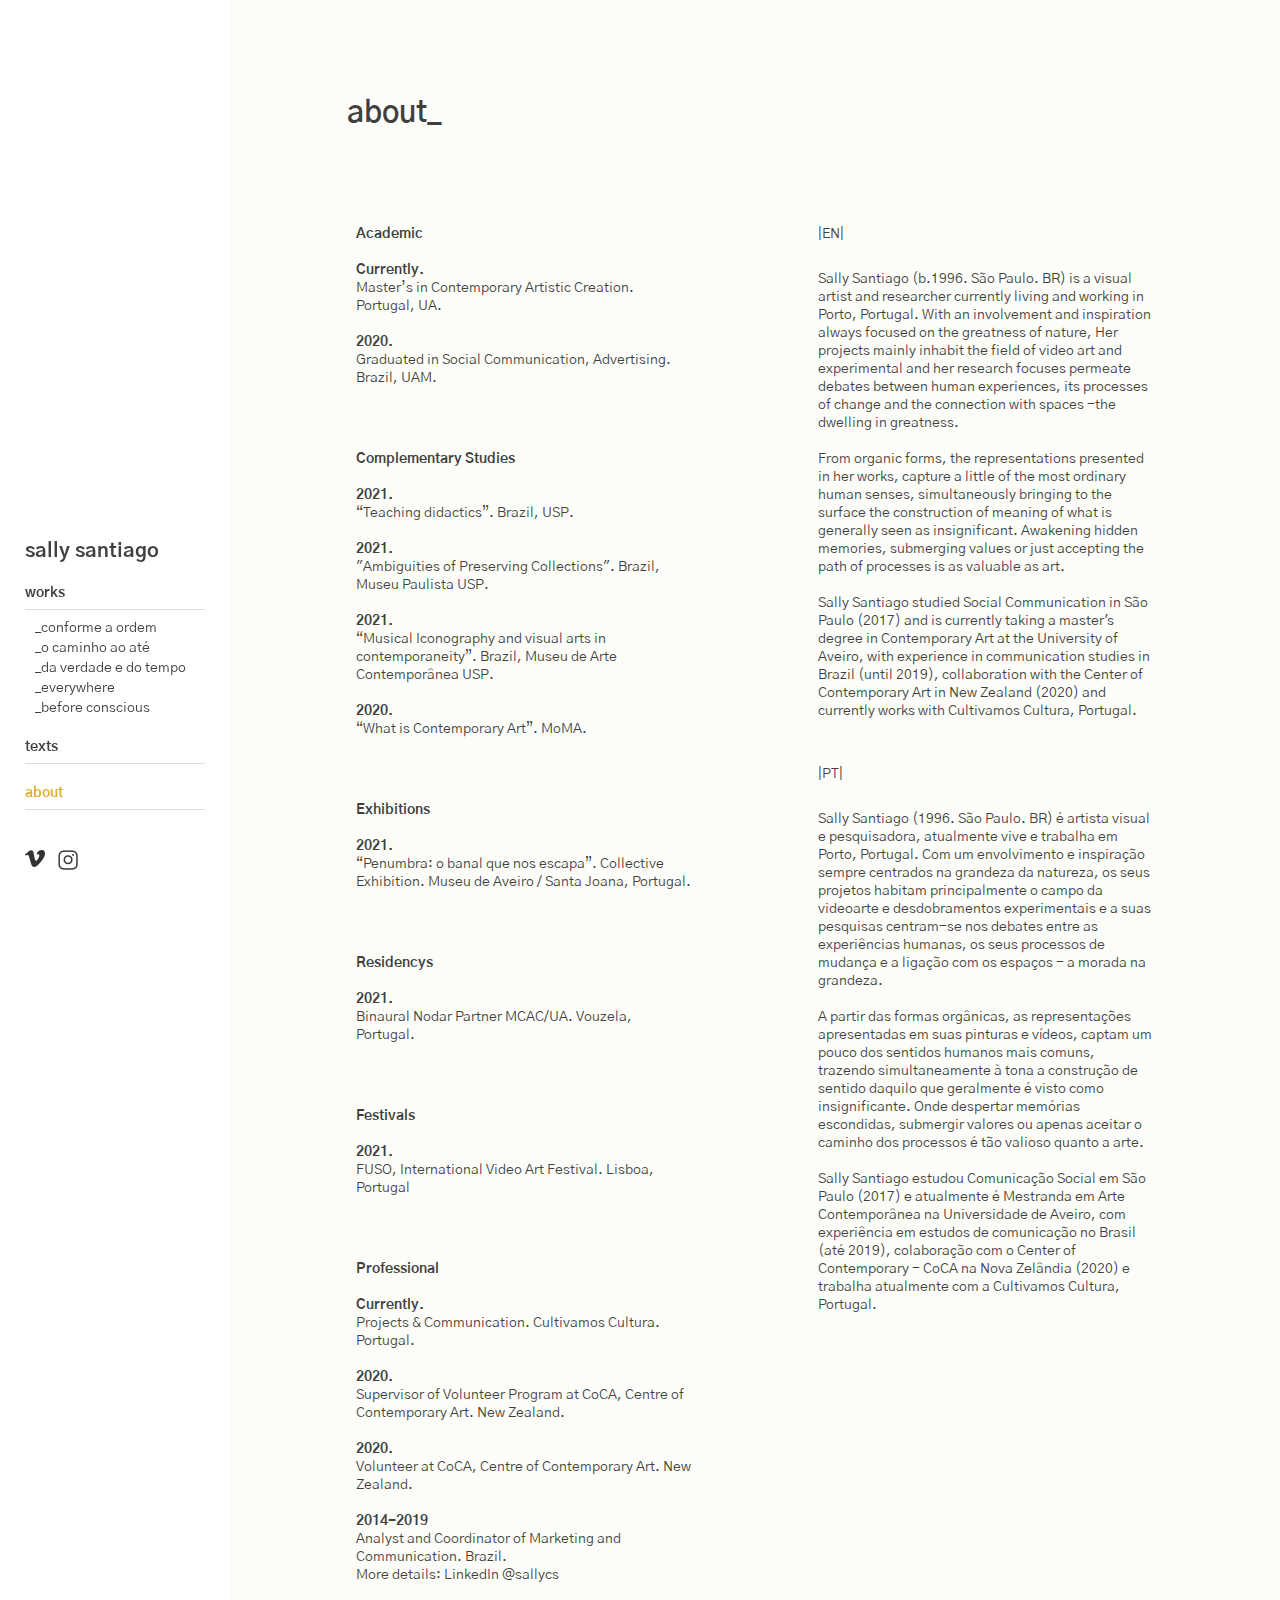
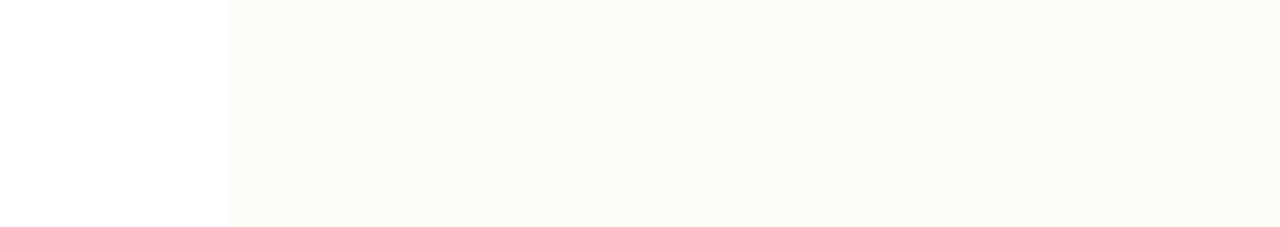
==== about.html @ 67f2d3dc "Update about.html" ====
<!DOCTYPE html>
<html lang="en">
<head>
    <meta charset="UTF-8">
    <meta http-equiv="X-UA-Compatible" content="IE=edge">
    <meta name="viewport" content="width=device-width, initial-scale=1.0">
    <link rel="stylesheet" href="style.css">
    <link rel="preconnect" href="https://fonts.gstatic.com">
    <link href="https://fonts.googleapis.com/css2?family=Gothic+A1:wght@100;400&display=swap" rel="stylesheet">
    <link rel="icon" href="images/favicon site.jpg">
    <title>Sally Santiago</title>
</head>
<body>

    <nav>

        <div class="menu">

            <div class="hideResponsive">

                <a href="index.html"><h1>sally santiago</h1></a>
                <br>

                <a href="index.html"><h2>works</h2></a>
                <hr>
                <ul class="">
                    <li><a href="conformeaordem.html">_conforme a ordem</a></li>
                    <li><a href="ocaminhoaoate.html">_o caminho ao até</a></li>
                    <li><a href="daverdadeedotempo.html">_da verdade e do tempo</a></li>
                    <li><a href="everywhere.html">_everywhere</a></li>
                    <li><a href="beforeconscious.html">_before conscious</a></li> 
                </ul>
                <br>
                
                <a href="texts.html"><h2>texts</h2></a>
                <hr>
                <br>

                <div class="aboutON"><a href="about.html"><h2>about</h2></a></div>
                <hr>
                <br><br>

                <div class="socialmedia">
            
                    <div class="vimeo">
                        <a href="https://vimeo.com/sallycs/" target="_blank"><img src="images/vimeo.svg" alt="" srcset=""></a>
                    </div>
                    
                    <div class="instagram">
                        <a href="https://www.instagram.com/sallysantiag/" target="_blank"><img src="images/instagramIcon2.png" alt=""></a>
                    </div>
            
                </div>

            </div>  

            <div class="responsiveMenu">

                <div class="topParameters">

                    <div>
                        <a href="index.html"><h1>sally santiago</h1></a>
                    </div>

                    <div class="burger">
                        <div class="line1"></div>
                        <div class="line2"></div>
                        <div class="line3"></div>
                    </div>

                </div>

                <ul class="nav-links">
                    <li><a href="index.html">works</a></li>
                    <li><a href="texts.html">texts</a></li>
                    <div class="aboutON"><li><a href="about.html">about</a></li></div>

                </ul>
            
            </div>

        </div>

        <div class="about">

            <div class="aboutTitle">
                <p>about_</p>    
            </div>

            <div class="aboutColumns">

                <div class="column1">

                    <div class="section1">

                        <ul>
                            <li>
                                Academic
                            </li>
                        </ul>

                        <ul>
                            <li>
                                Currently.
                            </li>
                            <li>
                                Master’s in Contemporary Artistic Creation. Portugal, UA.
                            </li>
                        </ul>
                        
                        <ul>
                            <li>2020.</li>
                            <li>
                                Graduated in Social Communication, Advertising. Brazil, UAM.
                            </li>
                        </ul>
                    </div>

                    <div class="section2">

                        <ul>
                            <li>
                                Complementary Studies
                            </li>
                        </ul>


                        <ul>
                            <li>2021.</li>
                            <li>
                                “Teaching didactics”. Brazil, USP.
                            </li>
                        </ul>

                        <ul>
                            <li>2021.</li>
                            <li>
                                "Ambiguities of Preserving Collections". Brazil, Museu Paulista USP.
                            </li>
                        </ul>

                        <ul>
                            <li>2021.</li>
                            <li>
                                “Musical Iconography and visual arts in contemporaneity”. Brazil, Museu de Arte Contemporânea USP.
                            </li>
                        </ul>

                        <ul>
                            <li>2020.</li>
                            <li>
                                “What is Contemporary Art”. MoMA.
                            </li>
                        </ul>
                    </div>

                    <div class="section3">
                        <p>Exhibitions</p>
                        <ul>
                            <li>2021.</li>
                            <li>
                                “Penumbra: o banal que nos escapa”. Collective Exhibition. Museu de Aveiro / Santa Joana, Portugal.
                            </li>
                        </ul>
                        
                    </div>

                    <div class="section3">
                        <p>Residencys</p>
                        <ul>
                            <li>2021.</li>
                            <li>
                                Binaural Nodar Partner MCAC/UA. Vouzela, Portugal.
                            </li>
                        </ul>
                        
                    </div>

                    <div class="section3">
                        <p>Festivals</p>
                        <ul>
                            <li>2021.</li>
                            <li>
                                FUSO, International Video Art Festival. Lisboa, Portugal
                            </li>
                        </ul>
                        
                    </div>

                    <div class="section3">
                        <p>Professional</p>
                        
                        <ul>
                            <li>Currently.</li>
                            <li>
                                Projects & Communication. Cultivamos Cultura. Portugal.
                            </li>
                        </ul>
                        <ul>
                            <li>2020.</li>
                            <li>
                                Supervisor of Volunteer Program at CoCA, Centre of Contemporary Art. New Zealand.
                            </li>
                        </ul>
                        <ul>
                            <li>2020.</li>
                            <li>
                                Volunteer at CoCA, Centre of Contemporary Art. New Zealand.
                            </li>
                        </ul>
                        <ul>
                            <li>2014-2019</li>
                            <li>
                                Analyst and Coordinator of Marketing and Communication. Brazil.
                            </li>
                            <li>
                                More details: LinkedIn @sallycs
                            </li>
                        </ul>
                        
                    </div>


                </div>

                <div class="column2">
                    
                    <ul>
                        <li>|EN|</li>
                        <li>
                            Sally Santiago (b.1996. São Paulo. BR) is a visual artist and researcher currently living and working in Porto, Portugal. With an involvement and inspiration always focused on the greatness of nature, Her projects mainly inhabit the field of video art and experimental and her research focuses permeate debates between human experiences, its processes of change and the connection with spaces -the dwelling in greatness.
                        </li>
                        <li>
                            From organic forms, the representations presented in her works, capture a little of the most ordinary human senses, simultaneously bringing to the surface the construction of meaning of what is generally seen as insignificant. Awakening hidden memories, submerging values or just accepting the path of processes is as valuable as art.
                        </li>
                        <li>
                            Sally Santiago studied Social Communication in São Paulo (2017) and is currently taking a master's degree in Contemporary Art at the University of Aveiro, with experience in communication studies in Brazil (until 2019), collaboration with the Center of Contemporary Art in New Zealand (2020) and currently works with Cultivamos Cultura, Portugal.
                        </li>
                    </ul>


                    <ul>
                        <li>|PT|</li>
                        <li>
                            Sally Santiago (1996. São Paulo. BR) é artista visual e pesquisadora, atualmente vive e trabalha em Porto, Portugal. Com um envolvimento e inspiração sempre centrados na grandeza da natureza, os seus projetos habitam principalmente o campo da videoarte e desdobramentos experimentais e a suas pesquisas centram-se nos debates entre as experiências humanas, os seus processos de mudança e a ligação com os espaços - a morada na grandeza.
                        </li>
                        <li>
                            A partir das formas orgânicas, as representações apresentadas em suas pinturas e vídeos, captam um pouco dos sentidos humanos mais comuns, trazendo simultaneamente à tona a construção de sentido daquilo que geralmente é visto como insignificante. Onde despertar memórias escondidas, submergir valores ou apenas aceitar o caminho dos processos é tão valioso quanto a arte.
                        </li>
                        <li>
                            Sally Santiago estudou Comunicação Social em São Paulo (2017) e atualmente é Mestranda em Arte Contemporânea na Universidade de Aveiro, com experiência em estudos de comunicação no Brasil (até 2019), colaboração com o Center of Contemporary - CoCA na Nova Zelândia (2020) e trabalha atualmente com a Cultivamos Cultura, Portugal.
                        </li>
                    </ul>

                </div>

            </div>

        </div>


    </nav>

    
    <script src="app.js"></script>
</body>
</html>
---- style.css ----
*{
    margin: 0px;
    padding: 0px;
    box-sizing: border-box;
}

body{
    font-family: 'Gothic A1', sans-serif;
    color: #000000bf;
}

a{
    text-decoration: none;
    color: #000000bf;
}

.socialmedia{
    display: flex;
    justify-content: flex-start;
    width: 100%;
    height: 30vh;
}

.instagram img{
    width: 2.2vh;
    opacity: 0.8;
}

.instagram:hover img{
    opacity: 0.4;
}

.vimeo img{
    width: 2.2vh;
    opacity: 0.8;
}

.vimeo:hover img{
    opacity: 0.4;
}    

.instagram{
    padding-left: 13px;
}

.menu ul{
    list-style: none;
    padding-top: 8px;
}

h1{
    font-size: 20px;
    font-weight: 400px;
}

h2:hover{
    color: #e1ae36;
}

h2{
    font-size: 14px;
    font-weight: 400px;
    padding-bottom: 7px;
}

.menu ul li{
    font-size: 14px;
    padding-left: 10px;
    line-height: 20px;
}

.menu ul li a:hover{
    color: #e1ae36;
}

.menu{
    position: fixed;
    display: flex;
    flex-direction: column;
    justify-content: flex-end;
    height: 130vh;
    width: 18%;
    padding: 25px;
    padding-bottom: 50px;
}

.worksON a{
    color: #e1ae36;
}

hr {
    background: rgba(86, 84, 84, 0.2);
    border: 0;
    height: 1px;
    display: block;
}

.works{
    margin-left: 18%;
}

.works img{
    width: 49.8%;
    object-fit: cover;
}

.burger div{
    width: 21px;
    height: 3px;
    margin: 4px;
    background-color: rgb(94, 94, 94);
    transition: all 0.5s ease;
}

.responsiveMenu{
    display: none;
    cursor: pointer;
    margin: 0px;
    padding: 0px;
}

.row1{
    display: flex;
}

.row2{
    display: flex;
}

.row3{
    display: flex;
}


.work1 img{
    width: 99%;
}

.work1{
    position: relative;
    display: inline-block;
}

.work1Text{
    position: absolute;
    z-index: 0;  
    text-align: start;
    top: 1%;
    color: white;
    opacity: 0;
    padding-left: 10px;
    font-size: 10px;
    width: 99%;
    height: 99%;
    display: flex;
    align-items: flex-end;
    padding-bottom: 10px;
}

.work2 img{
    width: 99%;
}

.work2{
    position: relative;
    display: inline-block;
}

.work2Text{
    position: absolute;
    z-index: 0;  
    text-align: start;
    top: 1%;
    color: white;
    opacity: 0;
    padding-left: 10px;
    font-size: 10px;
    width: 99%;
    height: 99%;
    display: flex;
    align-items: flex-end;
    padding-bottom: 10px;
}

.work3 img{
    width: 99%;
}

.work3{
    position: relative;
    display: inline-block;
}

.work3Text{
    position: absolute;
    z-index: 0;  
    text-align: start;
    top: 1%;
    color: white;
    opacity: 0;
    padding-left: 10px;
    font-size: 10px;
    width: 99%;
    height: 99%;
    display: flex;
    align-items: flex-end;
    padding-bottom: 10px;
}

.work4 img{
    width: 99%;
}

.work4{
    position: relative;
    display: inline-block;
}

.work4Text{
    position: absolute;
    z-index: 0;  
    text-align: start;
    top: 1%;
    color: white;
    opacity: 0;
    padding-left: 10px;
    font-size: 10px;
    width: 99%;
    height: 99%;
    display: flex;
    align-items: flex-end;
    padding-bottom: 10px;
}

.work5 img{
    width: 99%;
}

.work5{
    position: relative;
    display: inline-block;
}

.work5Text{
    position: absolute;
    z-index: 0;  
    text-align: start;
    top: 1%;
    color: white;
    opacity: 0;
    padding-left: 10px;
    font-size: 10px;
    width: 99%;
    height: 99%;
    display: flex;
    align-items: flex-end;
    padding-bottom: 10px;
}

.work6 img{
    width: 99%;
}

.work6{
    position: relative;
    display: inline-block;
}

.work6Text{
    position: absolute;
    z-index: 0;  
    text-align: start;
    top: 1%;
    color: white;
    opacity: 0;
    padding-left: 10px;
    font-size: 10px;
    width: 99%;
    height: 99%;
    display: flex;
    align-items: flex-end;
    padding-bottom: 10px;
}

.work1Text:hover{
    opacity: 1;
}

.work2Text:hover{
    opacity: 1;
}

.work3Text:hover{
    opacity: 1;
}

.work4Text:hover{
    opacity: 1;
}

.work5Text:hover{
    opacity: 1;
}

.work6Text:hover{
    opacity: 1;
}

.textsON a{
    color: #e1ae36;
}


.aboutON a{
    color: #e1ae36;
}

.about{
    margin-left: 18%;
    font-size: 14px;
    background-color: #dacf9512;
    height: 100%;
    padding-bottom: 20vh;
}

.text{
    margin-left: 18%;
    font-size: 14px;
    background-color: #dacf9512;
    height: 100vh;
    padding-bottom: 20vh;
}

.aboutTitle{
    display: flex;
    width: 100%;
    height: 25vh;
    align-items: center;
    font-size: 30px;
    padding-left: 13vh;
    font-weight: 580;
}

.textTitle{
    display: flex;
    width: 100%;
    height: 25vh;
    align-items: center;
    font-size: 30px;
    font-weight: 580;
}

.aboutColumns{
    display: flex;
    justify-content: space-around;
}

.column1, .column2{
    width: 50%;
}

.column1{
    padding-left: 14vh;
    padding-right: 7vh;
}

.column2{
    padding-right: 14vh;
    padding-left: 7vh;
}


.section1 ul :nth-child(1), .section2 ul :nth-child(1), .section3 ul :nth-child(1), .section3 p{
    font-weight: bolder;
}

.section1 ul, .section2 ul, .section3 ul, .section3 p{
    list-style: none;
    padding-bottom: 2vh;
}

.section1, .section2, .section3{
    padding-bottom: 5vh;
}

.column2 ul{
    list-style: none;
}

.column2 :nth-child(1){
    padding-bottom: 3vh;
}

.column2 ul li{
    padding-bottom: 2vh;
}

@media screen and (max-width:768px){
    .responsiveMenu{
        display: block;
        z-index: 1000;
        width: 100%;
        height: 15vh;
        background-color: white;
        
    }

    .topParameters{
        display: flex;
        align-items: center; 
        justify-content: space-between;  
        padding: 6vh 6vh 6vh 6vh;
        cursor: default;
    }

    .burger{
        display: block;
        cursor: pointer;
    }

    .hideResponsive{
        display: none;
    }

    
    .menu{
        display: block;
        width: 100%;
        z-index: 999;
        padding: 0px
    }

    .works{
        padding-top: 15vh;
        margin-left: 0;
    }
    
    .work1Text, .work2Text, .work3Text, .work4Text, .work5Text, .work6Text{
        opacity: 1;
    }


    .row1{
        display: flex;
        flex-direction: column;
    }


    .row2{
        display: flex;
        flex-direction: column;
    }


    .row3{
        display: flex;
        flex-direction: column;
    }


    .about, .text{
        margin-left: 0%;
    }

    .aboutTitle{
        padding-top: 25vh;
        padding-bottom: 15vh;
    }

    .textTitle{
        padding-top: 25vh;
        padding-bottom: 05vh;
    }

    .aboutColumns{
        display: flex;
        flex-direction: column;
    }

    .column1{
        padding-bottom: 10vh;
    }

    .column1, .column2, .aboutTitle, .textTitle{
        width: 100%;
        padding-left: 7vh;
        padding-right: 7vh;
    }

    /* --- */

    .nav-links{
        position: absolute;
        z-index: 1;
        right: 0px;
        height: 40vh;
        top: 15vh;
        display: flex;
        flex-direction: column;
        align-items: center;
        justify-content: space-around;
        width: 100%;
        transform: translateX(100%);
        font-size: 14px;
        background-color: white;
        padding-bottom: 20px;
    }

    .nav-links li{
        opacity: 0;
    }

    .nav-links a{
        text-decoration: none;
        color: rgb(94, 94, 94);
        padding-right: 0px;
        padding-left: 20px;
        font-family: 'Nunito', sans-serif
    }

    .worksON a{
        color: #e1ae36;
    }

    .textsON a{
        color: #e1ae36;
    }

    .aboutON a{
        color: #e1ae36;
    }
    

}

/* jv tests--- */
.nav-active{
    transform: translateX(0%);
}

@keyframes navLinkFade{
    from{
        opacity: 0;
        transform: translateX(50px);
    }

    to{
        opacity: 1;
        transform: translateX(0px);
    }

}

.toggle .line1{
    transform: rotate(-45deg) translate(-4px,6px);
}

.toggle .line2{
    opacity: 0;
}
.toggle .line3{
    transform: rotate(45deg) translate(-4px,-6px);
}

.text{
    padding-left: 13vh;
}

.text h6{
    font: bold;
    font-size: 2vh;
}


.vista{
    font: bold;
}
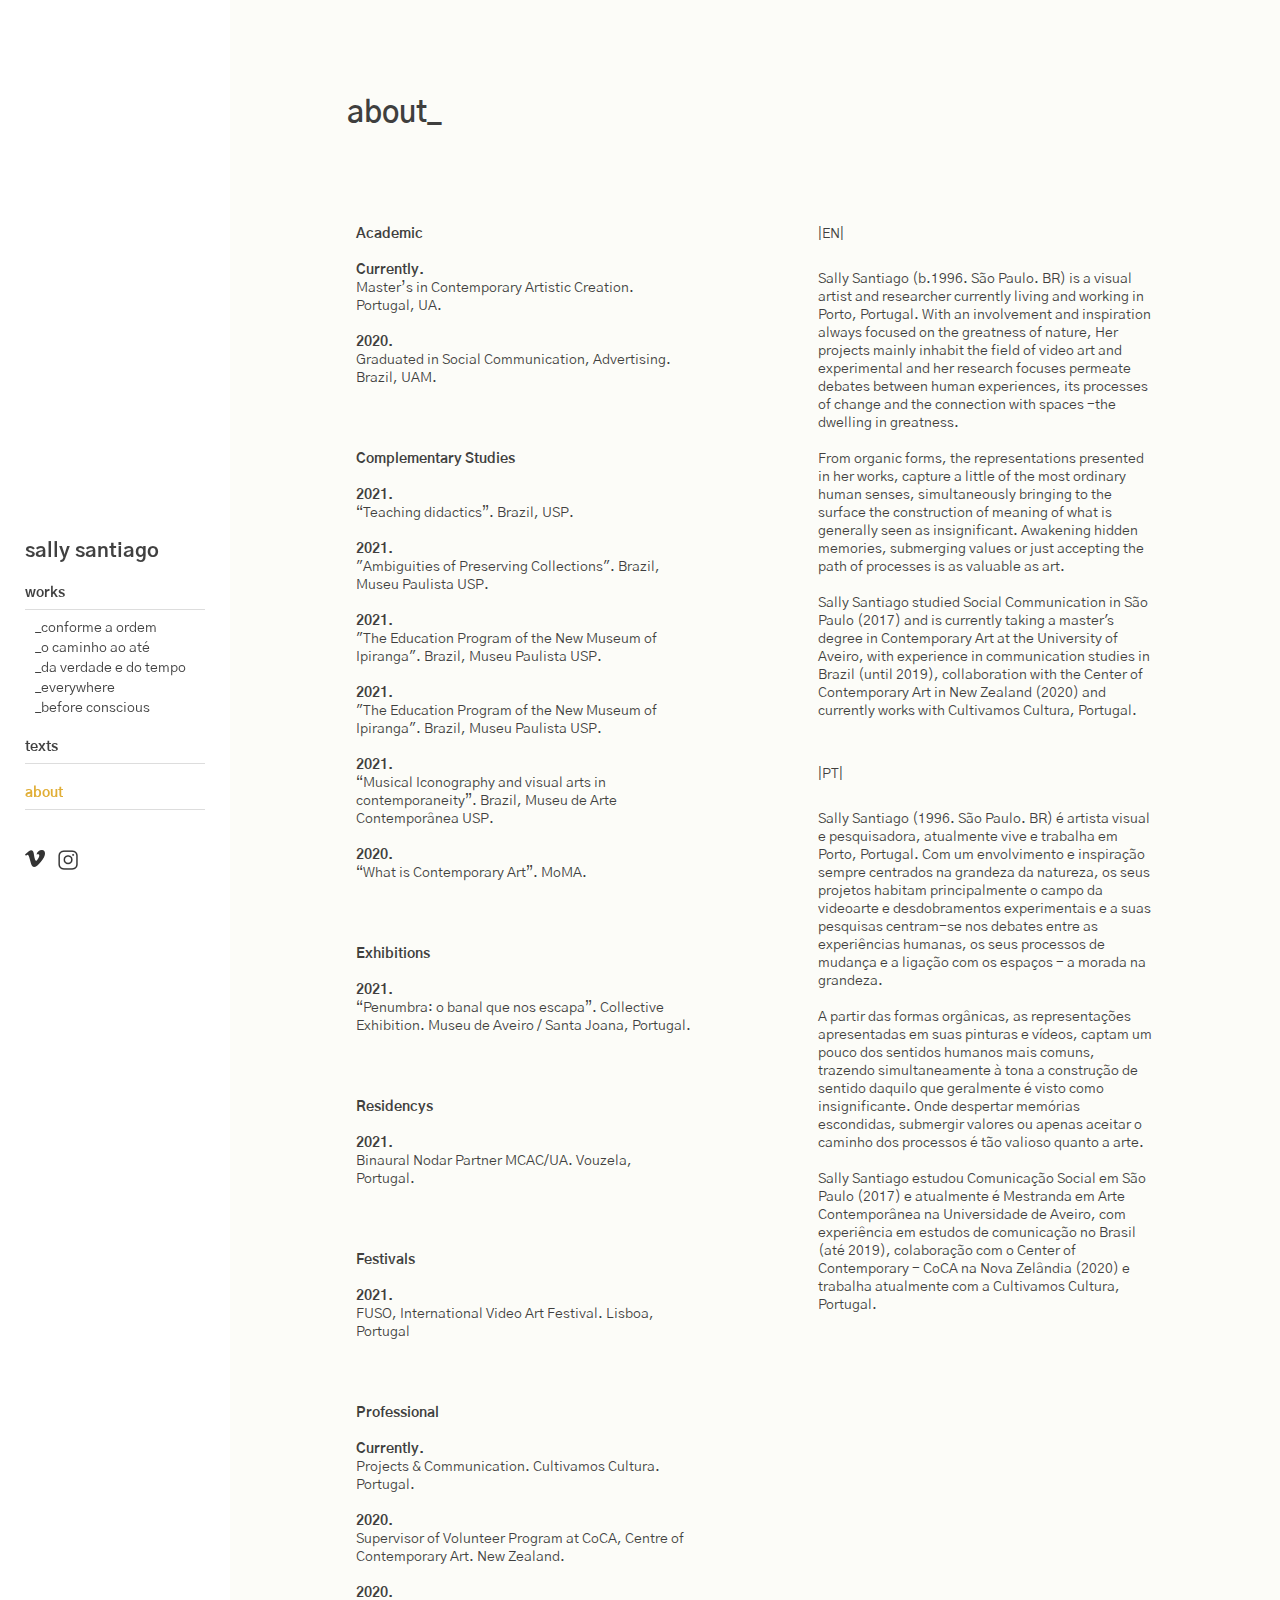
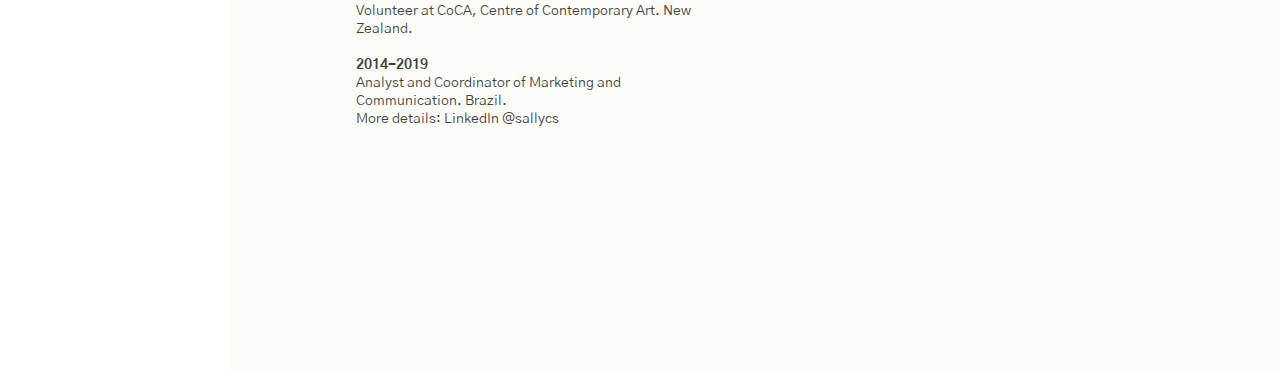
==== commit d224e49d: "Update about.html" ====
--- a/about.html
+++ b/about.html
@@ -138,6 +138,20 @@
                                 "Ambiguities of Preserving Collections". Brazil, Museu Paulista USP.
                             </li>
                         </ul>
+                        
+                        <ul>
+                            <li>2021.</li>
+                            <li>
+                                "The Education Program of the New Museum of Ipiranga". Brazil, Museu Paulista USP.
+                            </li>
+                        </ul>
+                        
+                         <ul>
+                            <li>2021.</li>
+                            <li>
+                                "The Education Program of the New Museum of Ipiranga". Brazil, Museu Paulista USP.
+                            </li>
+                        </ul>
 
                         <ul>
                             <li>2021.</li>
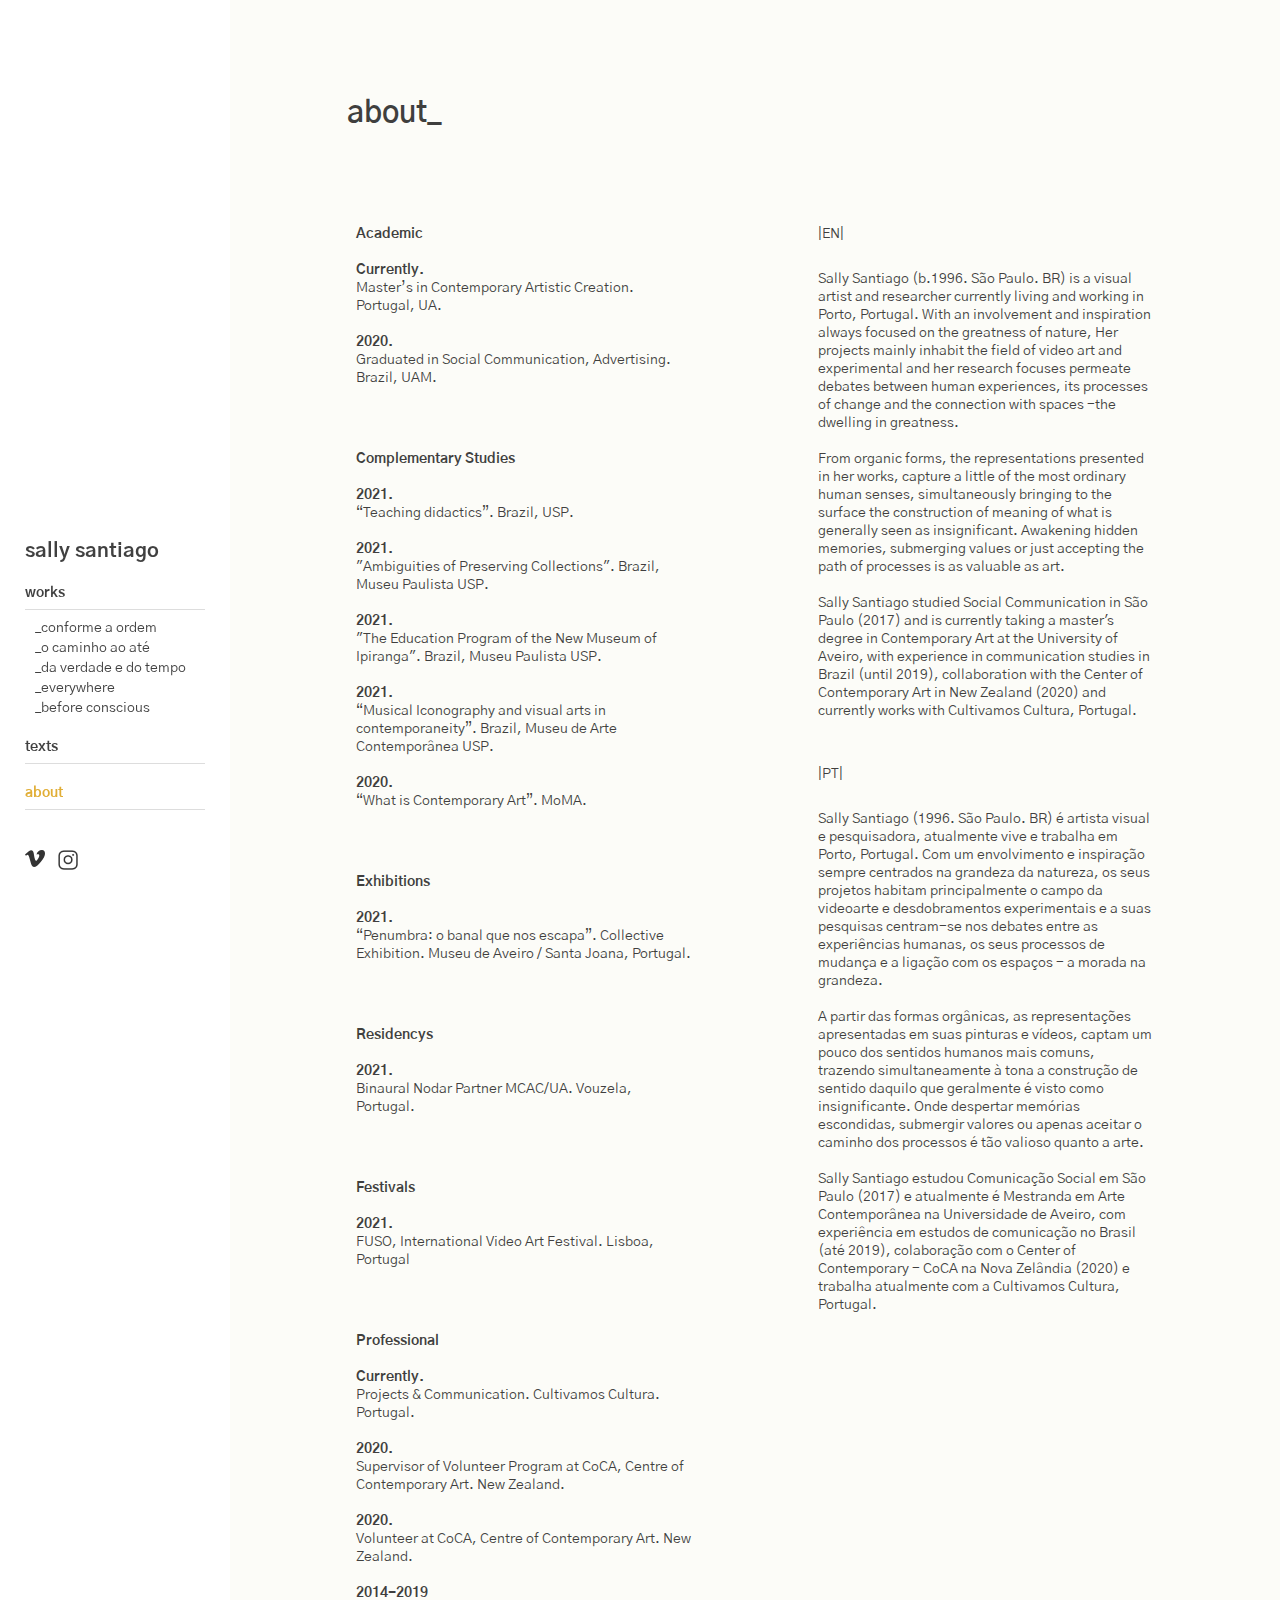
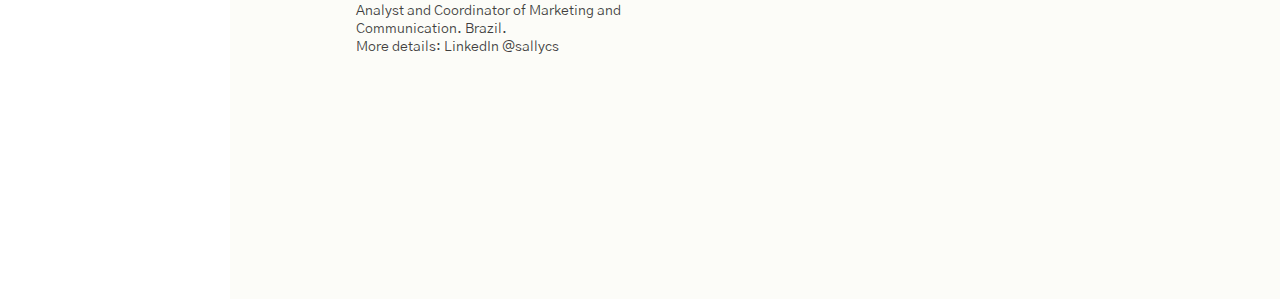
==== commit 9d9316ac: "Update about.html" ====
--- a/about.html
+++ b/about.html
@@ -139,13 +139,6 @@
                             </li>
                         </ul>
                         
-                        <ul>
-                            <li>2021.</li>
-                            <li>
-                                "The Education Program of the New Museum of Ipiranga". Brazil, Museu Paulista USP.
-                            </li>
-                        </ul>
-                        
                          <ul>
                             <li>2021.</li>
                             <li>
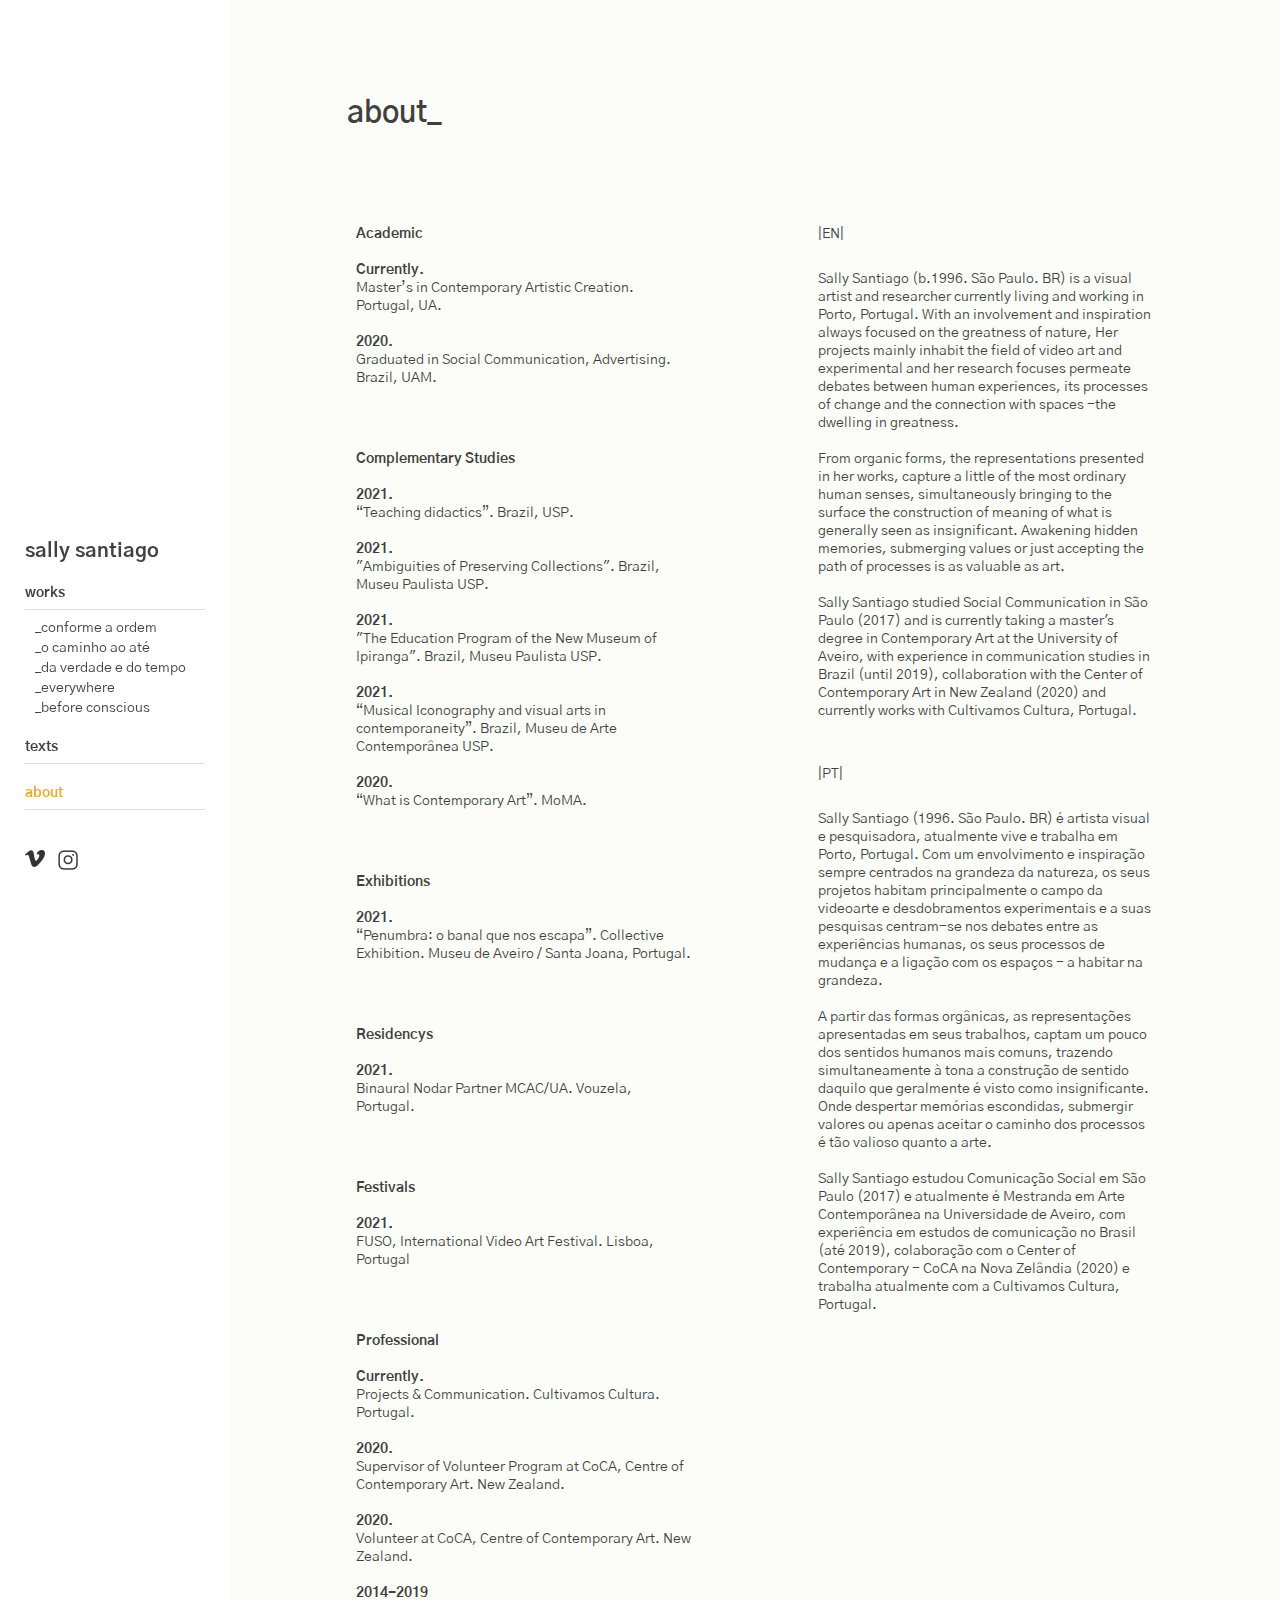
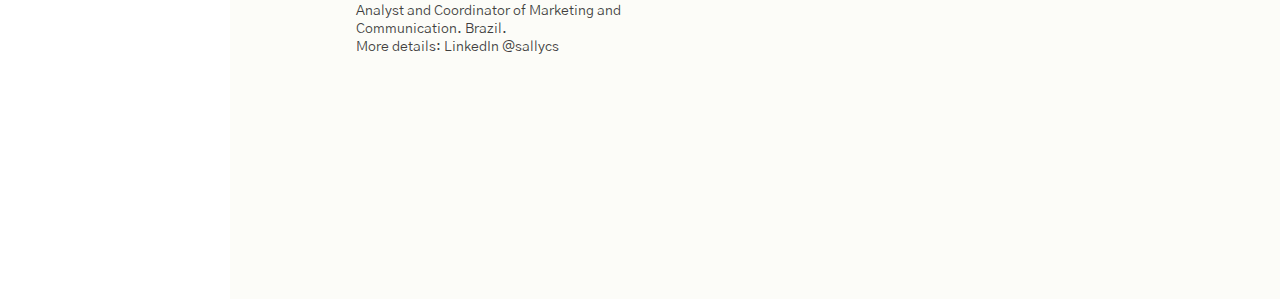
==== commit 4f48aa93: "Add files via upload" ====
--- a/about.html
+++ b/about.html
@@ -7,7 +7,7 @@
     <link rel="stylesheet" href="style.css">
     <link rel="preconnect" href="https://fonts.gstatic.com">
     <link href="https://fonts.googleapis.com/css2?family=Gothic+A1:wght@100;400&display=swap" rel="stylesheet">
-    <link rel="icon" href="images/favicon site.jpg">
+    <link rel="icon" href="images/faviconsitee.png">
     <title>Sally Santiago</title>
 </head>
 <body>
@@ -139,7 +139,7 @@
                             </li>
                         </ul>
                         
-                         <ul>
+                        <ul>
                             <li>2021.</li>
                             <li>
                                 "The Education Program of the New Museum of Ipiranga". Brazil, Museu Paulista USP.
@@ -249,10 +249,10 @@
                     <ul>
                         <li>|PT|</li>
                         <li>
-                            Sally Santiago (1996. São Paulo. BR) é artista visual e pesquisadora, atualmente vive e trabalha em Porto, Portugal. Com um envolvimento e inspiração sempre centrados na grandeza da natureza, os seus projetos habitam principalmente o campo da videoarte e desdobramentos experimentais e a suas pesquisas centram-se nos debates entre as experiências humanas, os seus processos de mudança e a ligação com os espaços - a morada na grandeza.
-                        </li>
-                        <li>
-                            A partir das formas orgânicas, as representações apresentadas em suas pinturas e vídeos, captam um pouco dos sentidos humanos mais comuns, trazendo simultaneamente à tona a construção de sentido daquilo que geralmente é visto como insignificante. Onde despertar memórias escondidas, submergir valores ou apenas aceitar o caminho dos processos é tão valioso quanto a arte.
+                            Sally Santiago (1996. São Paulo. BR) é artista visual e pesquisadora, atualmente vive e trabalha em Porto, Portugal. Com um envolvimento e inspiração sempre centrados na grandeza da natureza, os seus projetos habitam principalmente o campo da videoarte e desdobramentos experimentais e a suas pesquisas centram-se nos debates entre as experiências humanas, os seus processos de mudança e a ligação com os espaços - a habitar na grandeza.
+                        </li>
+                        <li>
+                            A partir das formas orgânicas, as representações apresentadas em seus trabalhos, captam um pouco dos sentidos humanos mais comuns, trazendo simultaneamente à tona a construção de sentido daquilo que geralmente é visto como insignificante. Onde despertar memórias escondidas, submergir valores ou apenas aceitar o caminho dos processos é tão valioso quanto a arte.
                         </li>
                         <li>
                             Sally Santiago estudou Comunicação Social em São Paulo (2017) e atualmente é Mestranda em Arte Contemporânea na Universidade de Aveiro, com experiência em estudos de comunicação no Brasil (até 2019), colaboração com o Center of Contemporary - CoCA na Nova Zelândia (2020) e trabalha atualmente com a Cultivamos Cultura, Portugal.
--- a/style.css
+++ b/style.css
@@ -504,7 +504,7 @@
         width: 100%;
         transform: translateX(100%);
         font-size: 14px;
-        background-color: white;
+        background-color: rgb(255, 255, 255);
         padding-bottom: 20px;
     }
 
@@ -566,6 +566,9 @@
 
 .text{
     padding-left: 13vh;
+    padding-top: 13vh;
+    padding-right: 20vh;
+    text-align: justify;
 }
 
 .text h6{
@@ -578,4 +581,39 @@
     font: bold;
 }
 
-
+.slider{
+    margin-left: 18%;
+    width: 1000px;
+    display: flex;
+    flex-direction: column;
+    align-items: center;
+}
+
+.image0 img{
+    width: 49.8%;
+    position: relative;
+    margin-left: 18%;
+    display: flex;
+    flex-direction: column;
+    align-items: center;
+}
+
+.work1:hover img{
+    filter:brightness(50%);
+}
+
+.work2:hover img{
+    filter:brightness(50%);
+}
+
+.work3:hover img{
+    filter:brightness(50%);
+}
+
+.work4:hover img{
+    filter:brightness(50%);
+}
+
+.work5:hover img{
+    filter:brightness(50%);
+}
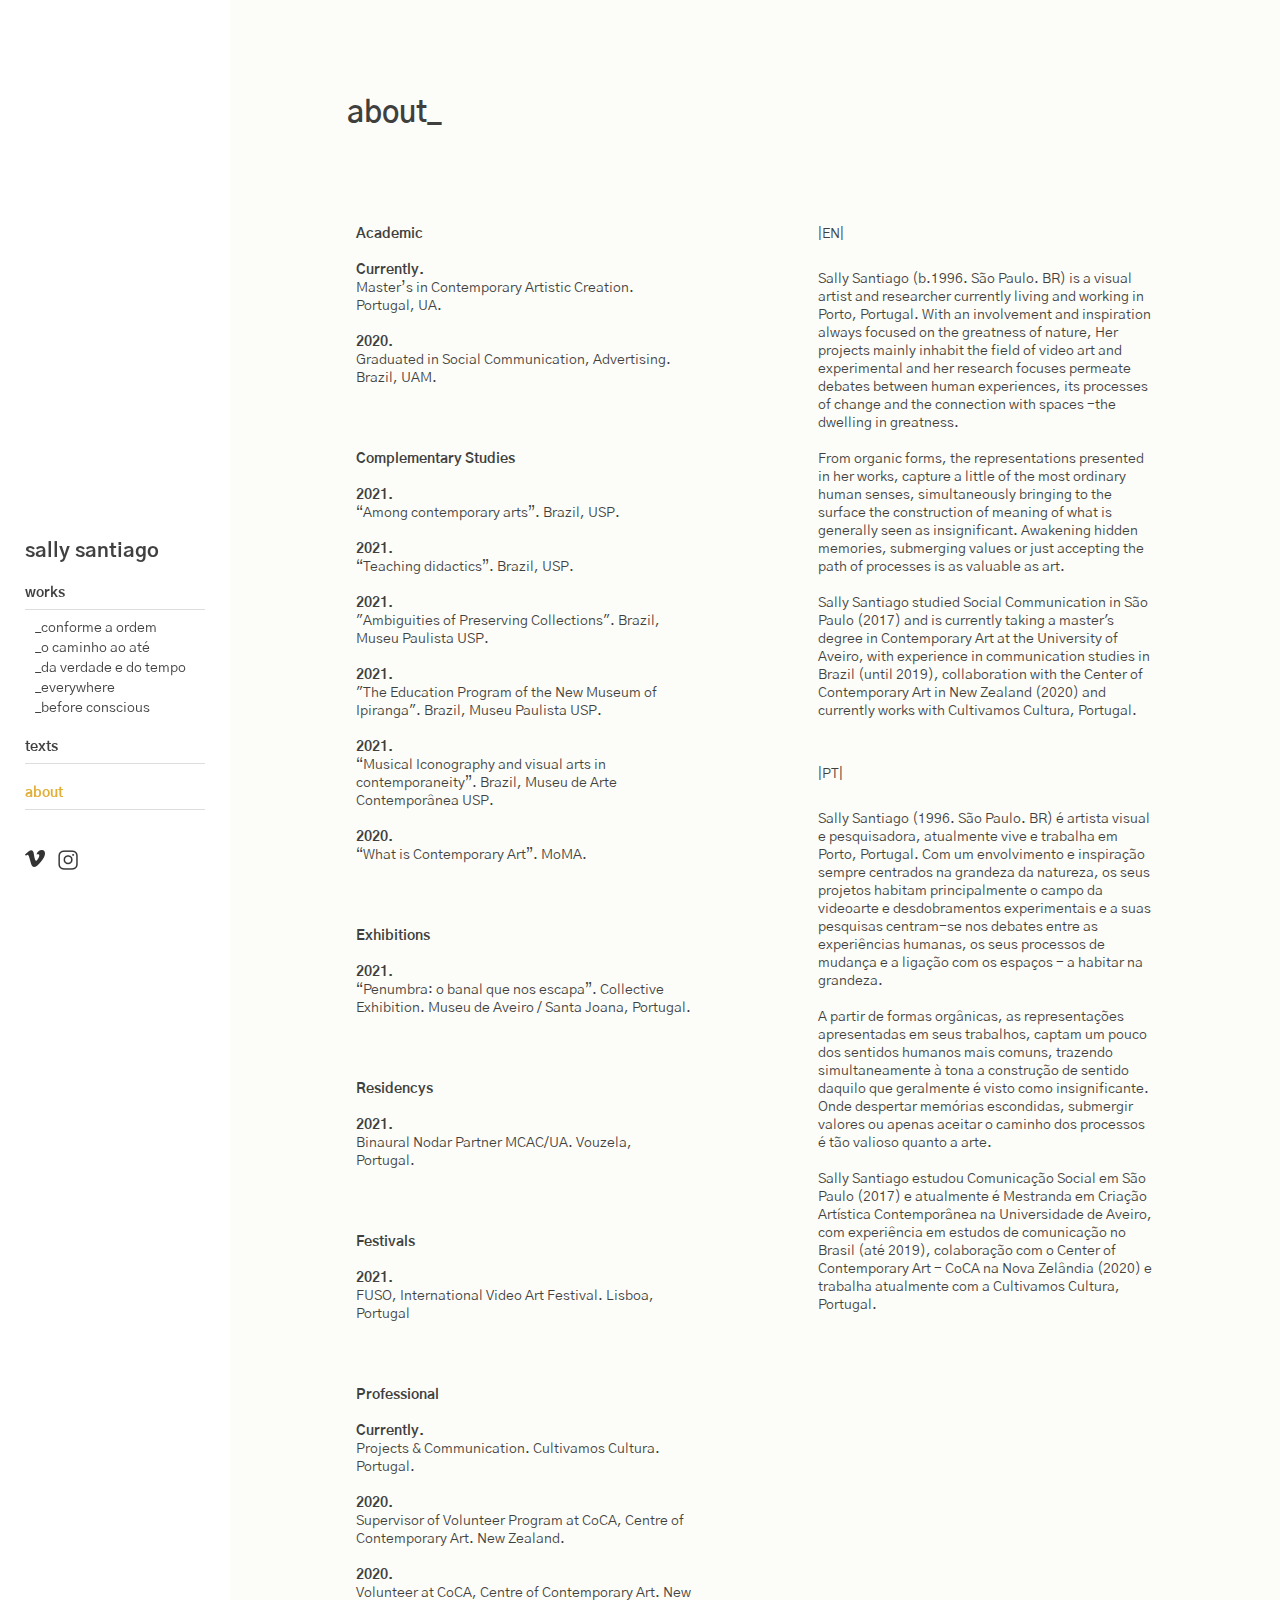
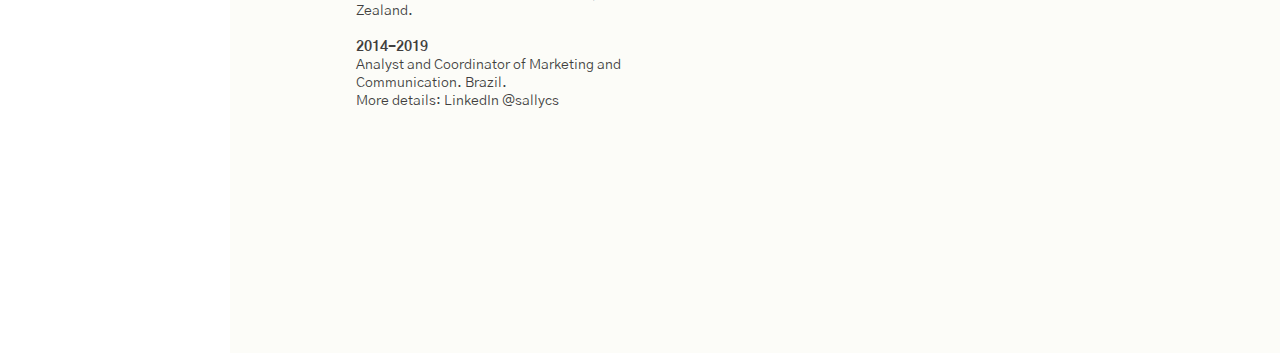
==== commit c28ff5f0: "Update about.html" ====
--- a/about.html
+++ b/about.html
@@ -124,6 +124,12 @@
                             </li>
                         </ul>
 
+                        <ul>
+                            <li>2021.</li>
+                            <li>
+                                “Among contemporary arts”. Brazil, USP.
+                            </li>
+                        </ul>
 
                         <ul>
                             <li>2021.</li>
@@ -252,10 +258,10 @@
                             Sally Santiago (1996. São Paulo. BR) é artista visual e pesquisadora, atualmente vive e trabalha em Porto, Portugal. Com um envolvimento e inspiração sempre centrados na grandeza da natureza, os seus projetos habitam principalmente o campo da videoarte e desdobramentos experimentais e a suas pesquisas centram-se nos debates entre as experiências humanas, os seus processos de mudança e a ligação com os espaços - a habitar na grandeza.
                         </li>
                         <li>
-                            A partir das formas orgânicas, as representações apresentadas em seus trabalhos, captam um pouco dos sentidos humanos mais comuns, trazendo simultaneamente à tona a construção de sentido daquilo que geralmente é visto como insignificante. Onde despertar memórias escondidas, submergir valores ou apenas aceitar o caminho dos processos é tão valioso quanto a arte.
-                        </li>
-                        <li>
-                            Sally Santiago estudou Comunicação Social em São Paulo (2017) e atualmente é Mestranda em Arte Contemporânea na Universidade de Aveiro, com experiência em estudos de comunicação no Brasil (até 2019), colaboração com o Center of Contemporary - CoCA na Nova Zelândia (2020) e trabalha atualmente com a Cultivamos Cultura, Portugal.
+                            A partir de formas orgânicas, as representações apresentadas em seus trabalhos, captam um pouco dos sentidos humanos mais comuns, trazendo simultaneamente à tona a construção de sentido daquilo que geralmente é visto como insignificante. Onde despertar memórias escondidas, submergir valores ou apenas aceitar o caminho dos processos é tão valioso quanto a arte.
+                        </li>
+                        <li>
+                            Sally Santiago estudou Comunicação Social em São Paulo (2017) e atualmente é Mestranda em Criação Artística Contemporânea na Universidade de Aveiro, com experiência em estudos de comunicação no Brasil (até 2019), colaboração com o Center of Contemporary Art - CoCA na Nova Zelândia (2020) e trabalha atualmente com a Cultivamos Cultura, Portugal.
                         </li>
                     </ul>
 
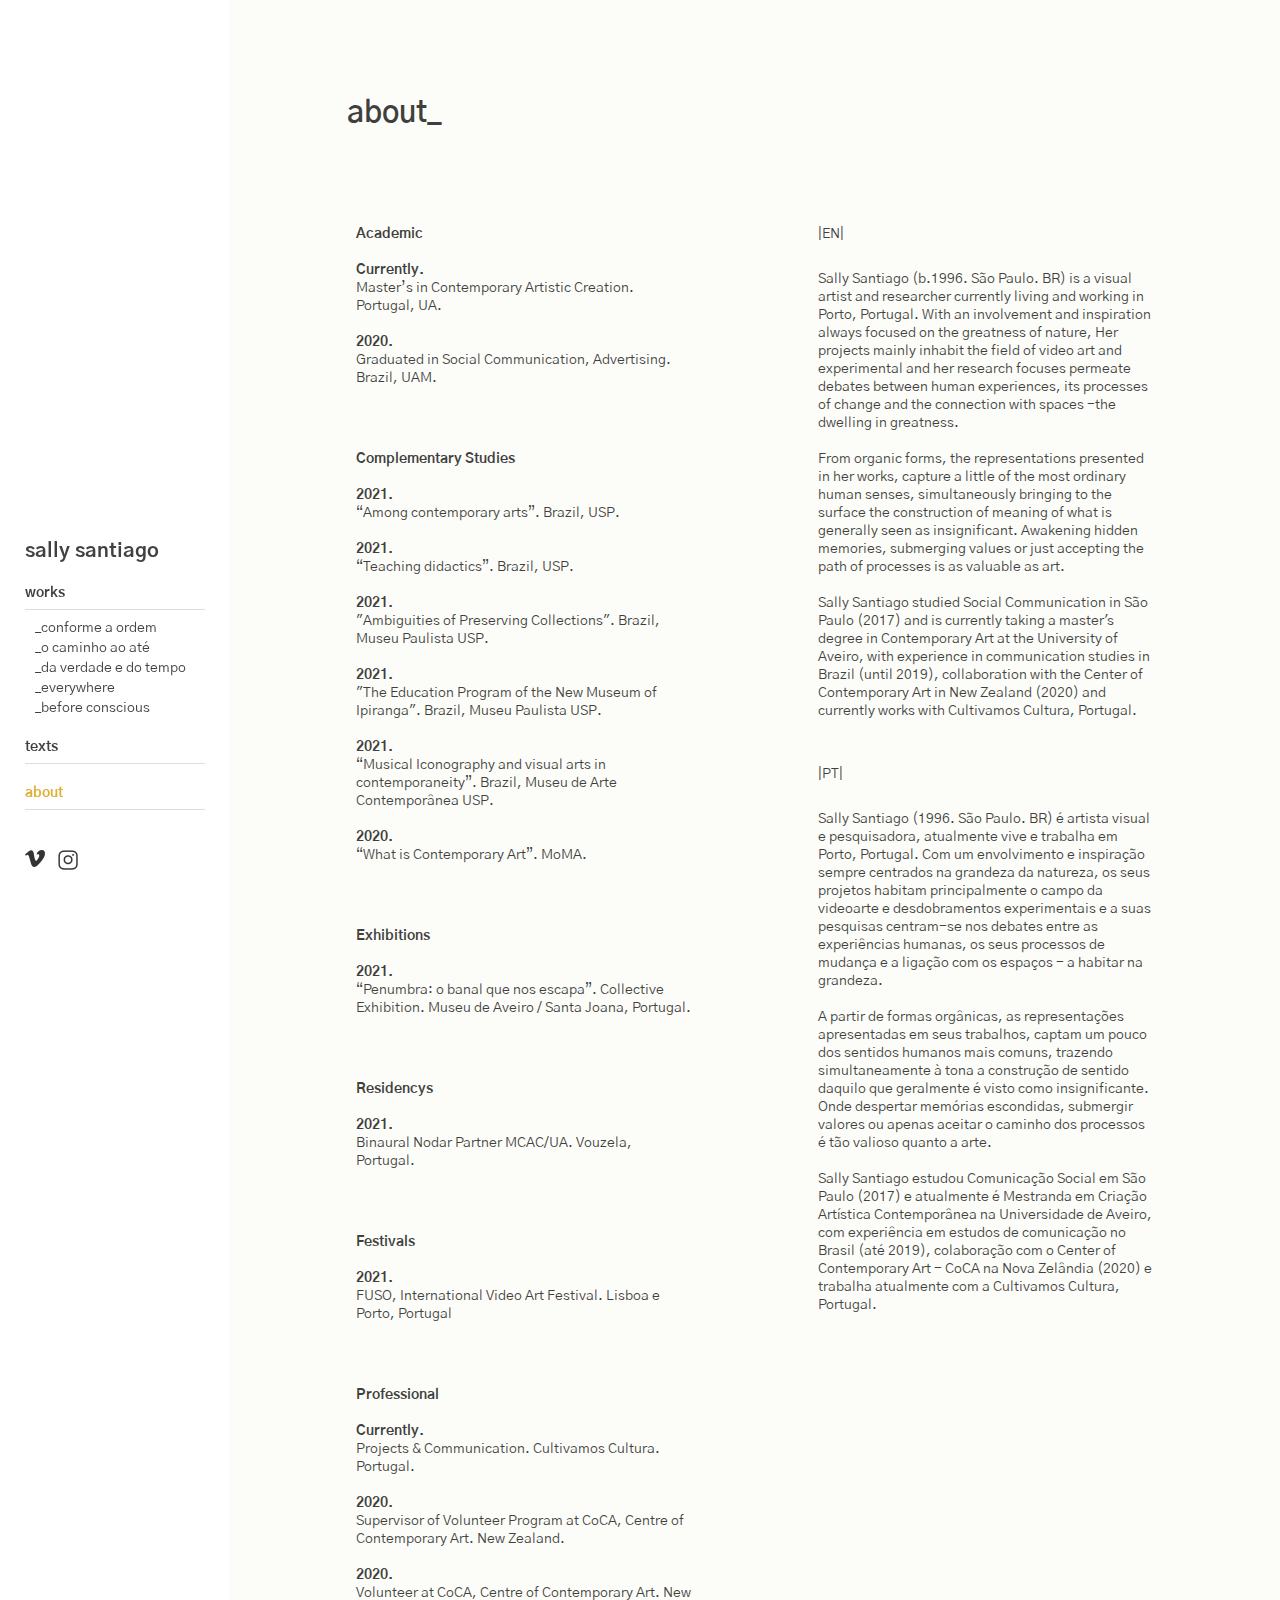
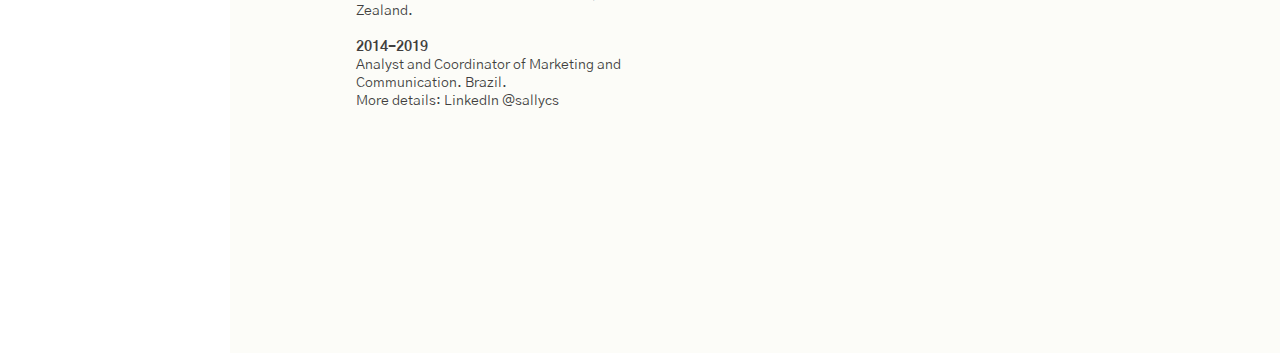
==== commit 23f97016: "Update about.html" ====
--- a/about.html
+++ b/about.html
@@ -47,7 +47,7 @@
                     </div>
                     
                     <div class="instagram">
-                        <a href="https://www.instagram.com/sallysantiag/" target="_blank"><img src="images/instagramIcon2.png" alt=""></a>
+                        <a href="https://www.instagram.com/sbartistic/" target="_blank"><img src="images/instagramIcon2.png" alt=""></a>
                     </div>
             
                 </div>
@@ -194,7 +194,7 @@
                         <ul>
                             <li>2021.</li>
                             <li>
-                                FUSO, International Video Art Festival. Lisboa, Portugal
+                                FUSO, International Video Art Festival. Lisboa e Porto, Portugal
                             </li>
                         </ul>
                         
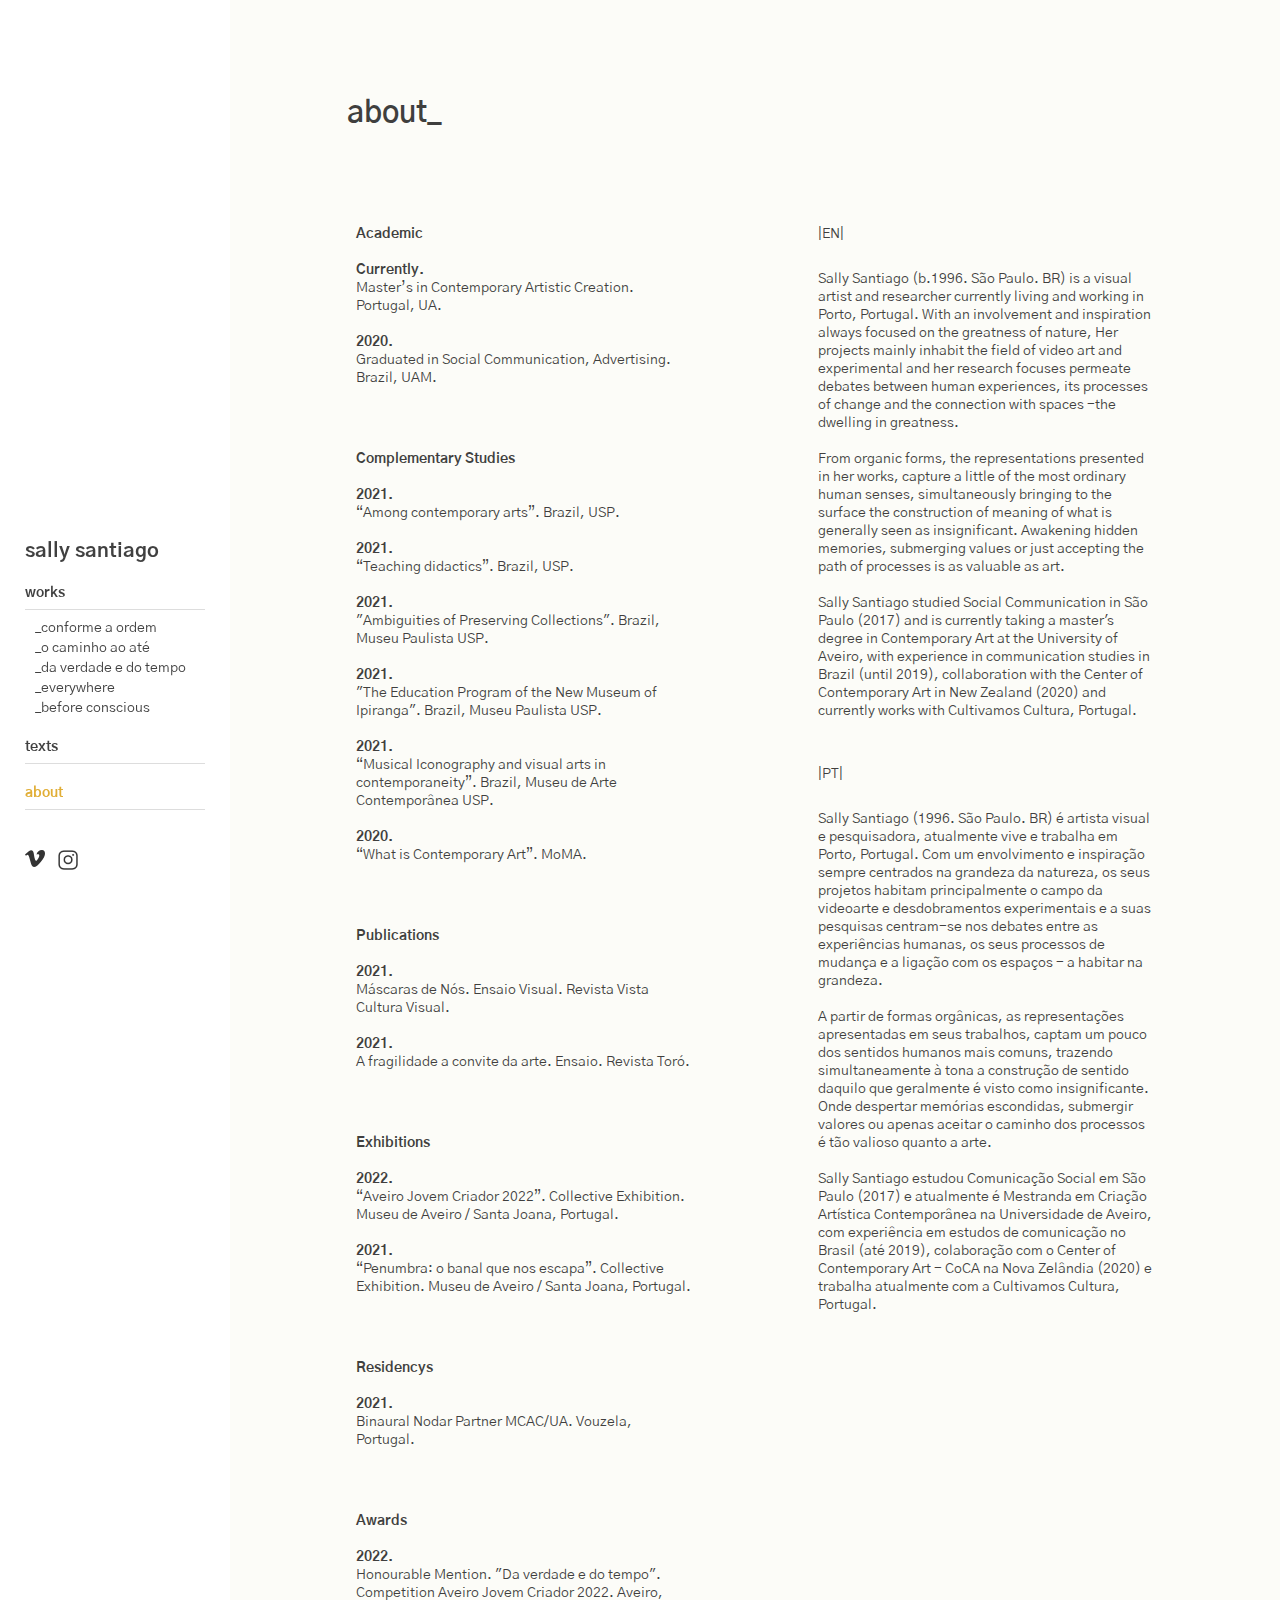
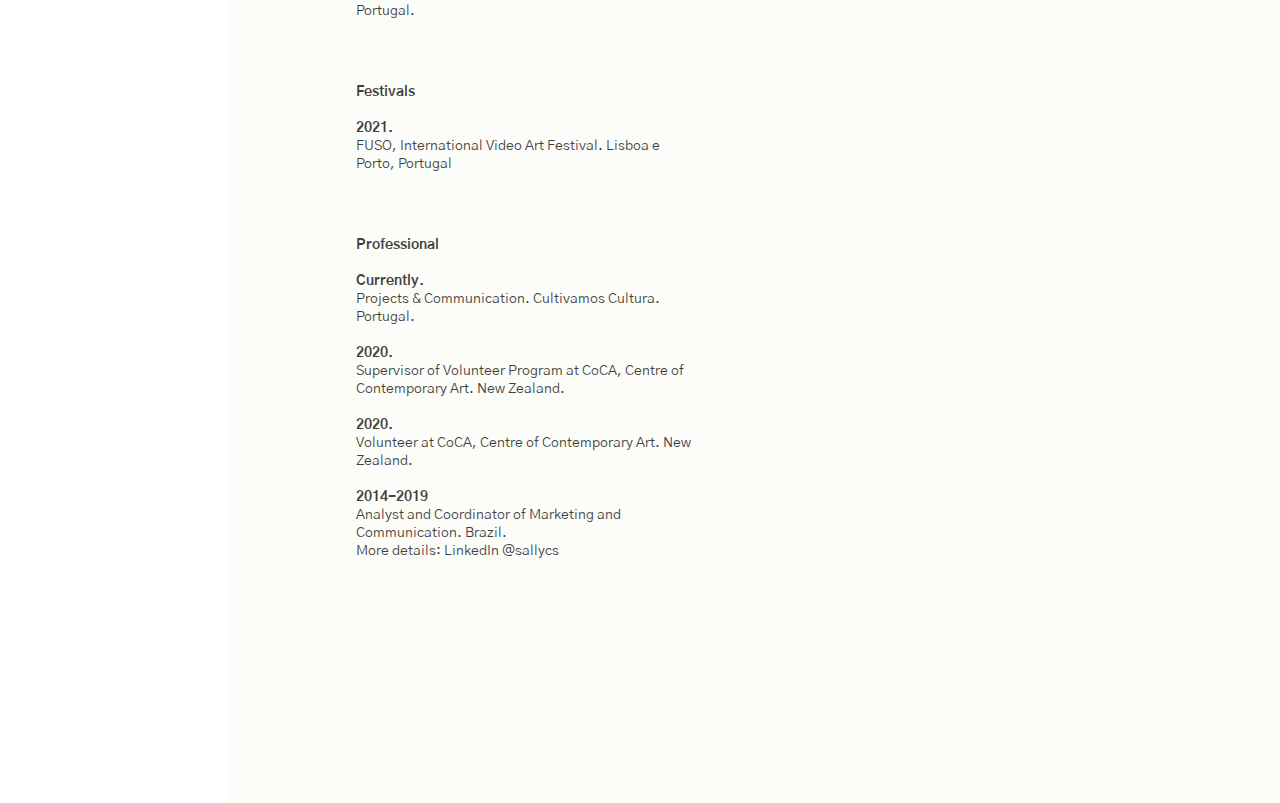
==== commit 8894e2ea: "Update about.html" ====
--- a/about.html
+++ b/about.html
@@ -166,10 +166,31 @@
                             </li>
                         </ul>
                     </div>
-
+                         <div class="section3">
+                        <p>Publications</p>
+                        <ul>
+                            <li>2021.</li>
+                            <li>                        
+                            Máscaras de Nós. Ensaio Visual. Revista Vista Cultura Visual.
+                            </li>
+                        </ul>
+                              <ul>
+                            <li>2021.</li>
+                            <li>                        
+                            A fragilidade a convite da arte. Ensaio. Revista Toró.
+                            </li>
+                        </ul>
+                        
+                    </div>
                     <div class="section3">
                         <p>Exhibitions</p>
                         <ul>
+                            <li>2022.</li>
+                            <li>
+                                “Aveiro Jovem Criador 2022”. Collective Exhibition. Museu de Aveiro / Santa Joana, Portugal.
+                            </li>
+                        </ul>
+                        <ul>
                             <li>2021.</li>
                             <li>
                                 “Penumbra: o banal que nos escapa”. Collective Exhibition. Museu de Aveiro / Santa Joana, Portugal.
@@ -184,6 +205,17 @@
                             <li>2021.</li>
                             <li>
                                 Binaural Nodar Partner MCAC/UA. Vouzela, Portugal.
+                            </li>
+                        </ul>
+                        
+                    </div>
+                    
+                    <div class="section3">
+                        <p>Awards</p>
+                        <ul>
+                            <li>2022.</li>
+                            <li>
+                                Honourable Mention. "Da verdade e do tempo". Competition Aveiro Jovem Criador 2022. Aveiro, Portugal.
                             </li>
                         </ul>
                         
